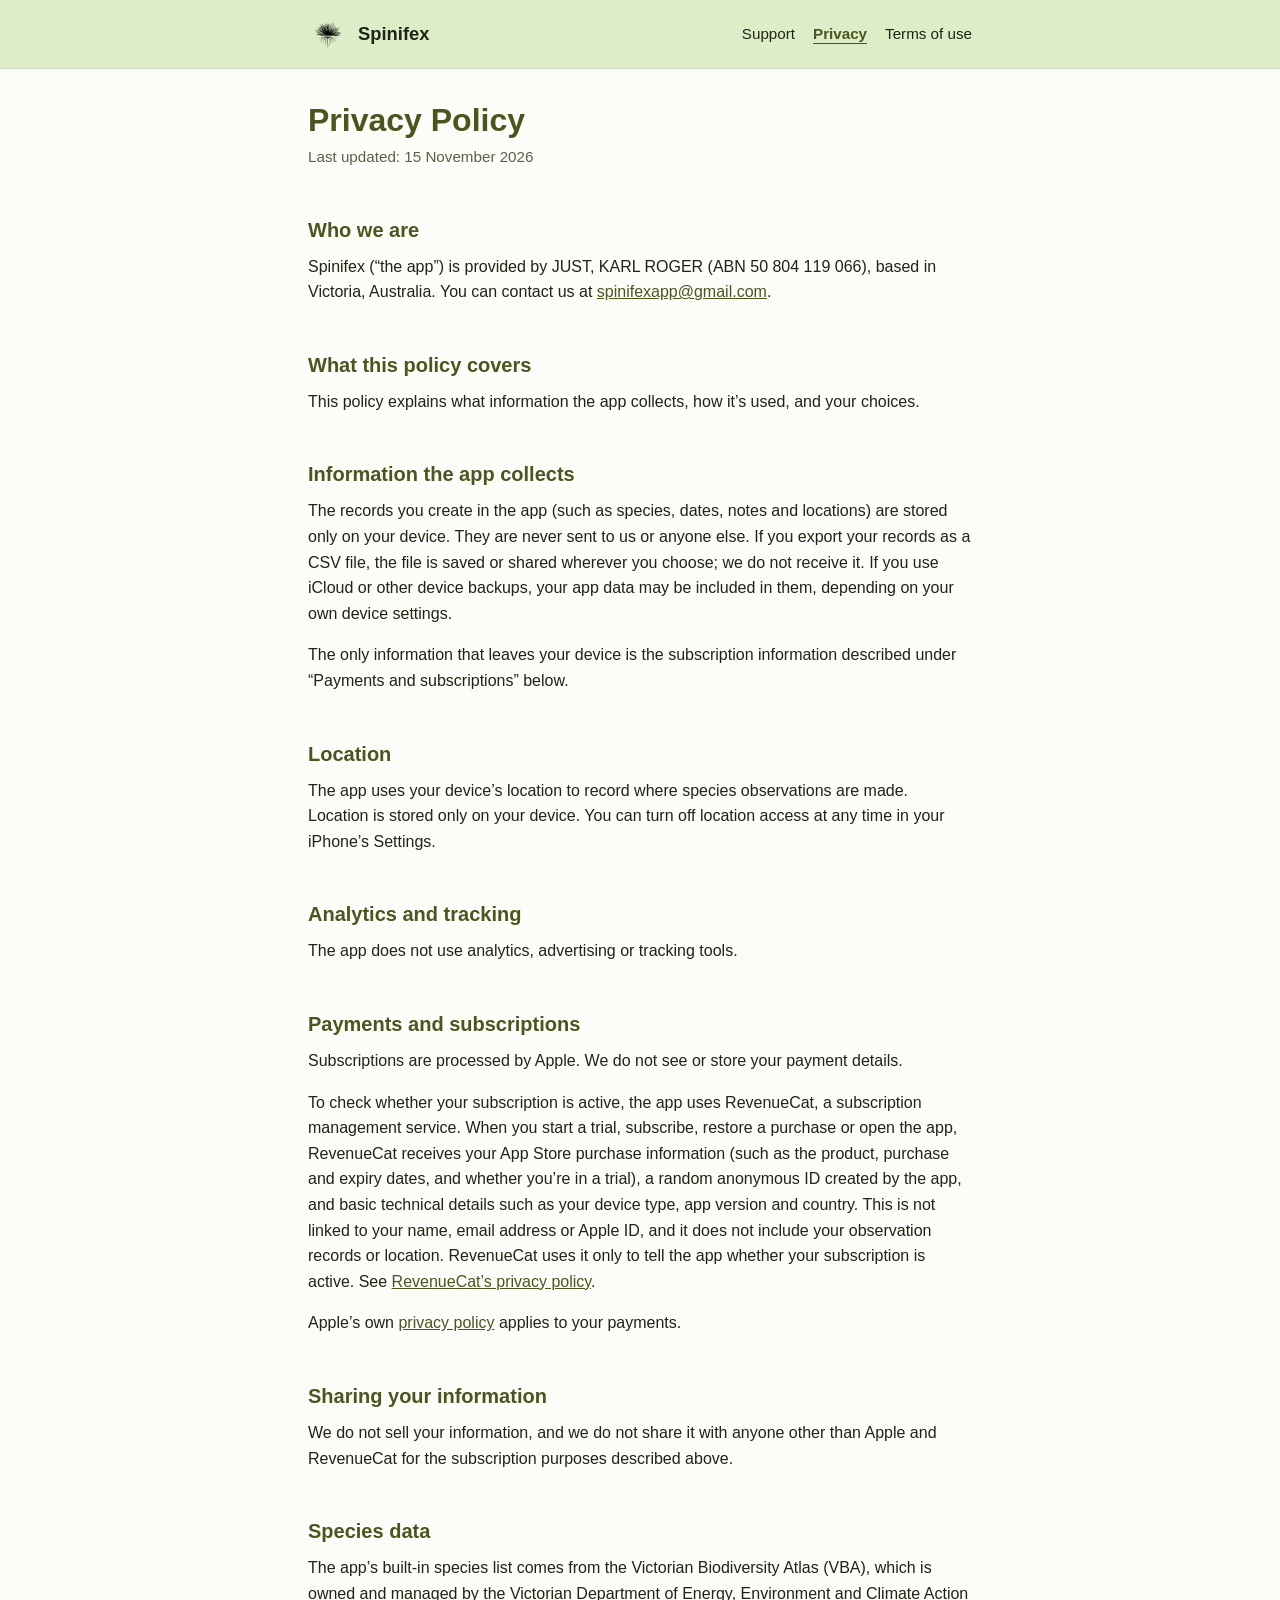
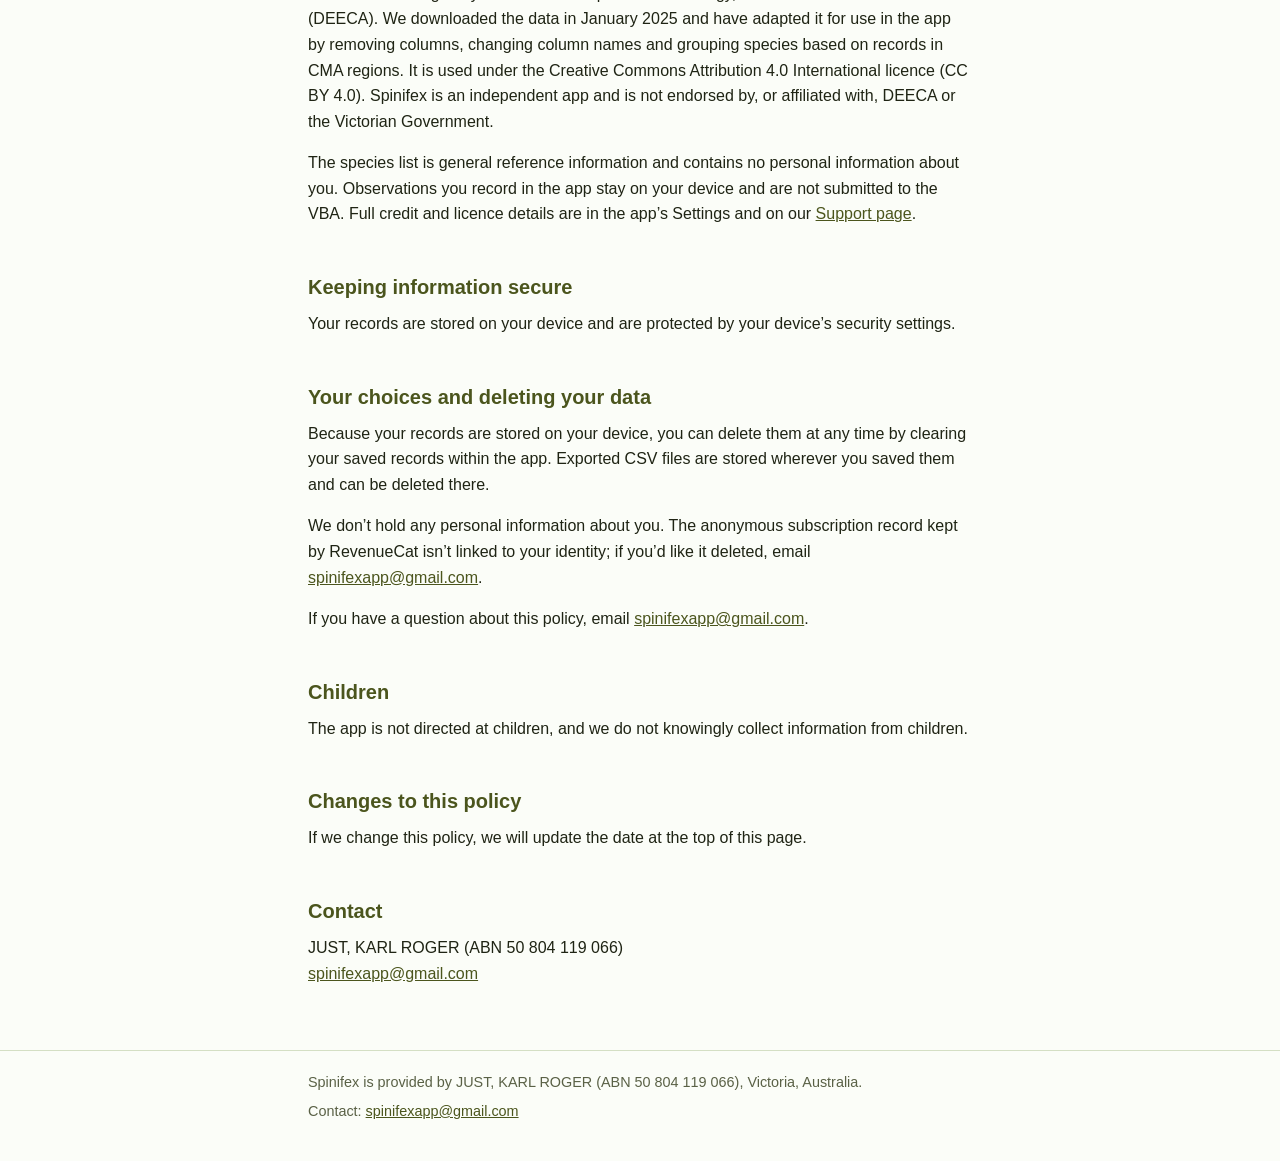
==== privacy/index.html @ ec184dcc "Add support, privacy policy and terms pages Client's text from the Nov 2026 docs, with these changes" ====
<!doctype html>
<html lang="en-AU">
<head>
  <meta charset="utf-8">
  <meta name="viewport" content="width=device-width, initial-scale=1, viewport-fit=cover">
  <title>Spinifex Privacy Policy</title>
  <meta name="description" content="How the Spinifex app handles your information.">
  <link rel="icon" href="../assets/icon.png">
  <link rel="apple-touch-icon" href="../assets/icon.png">
  <link rel="stylesheet" href="../assets/site.css">
</head>
<body>
  <header class="site">
    <div class="inner">
      <a class="brand" href="../"><img src="../assets/icon.png" alt="" width="40" height="40">Spinifex</a>
      <nav aria-label="Site">
        <a href="../">Support</a>
        <a href="../privacy/" aria-current="page">Privacy</a>
        <a href="../terms/">Terms of use</a>
      </nav>
    </div>
  </header>
  <main>
    <h1>Privacy Policy</h1>
    <p class="updated">Last updated: 15 November 2026</p>

    <h2>Who we are</h2>
    <p>Spinifex (&ldquo;the app&rdquo;) is provided by JUST, KARL ROGER (ABN 50 804 119 066), based in Victoria, Australia. You can contact us at <a href="mailto:spinifexapp@gmail.com">spinifexapp@gmail.com</a>.</p>

    <h2>What this policy covers</h2>
    <p>This policy explains what information the app collects, how it&rsquo;s used, and your choices.</p>

    <h2>Information the app collects</h2>
    <p>The records you create in the app (such as species, dates, notes and locations) are stored only on your device. They are never sent to us or anyone else. If you export your records as a CSV file, the file is saved or shared wherever you choose; we do not receive it. If you use iCloud or other device backups, your app data may be included in them, depending on your own device settings.</p>
    <p>The only information that leaves your device is the subscription information described under &ldquo;Payments and subscriptions&rdquo; below.</p>

    <h2>Location</h2>
    <p>The app uses your device&rsquo;s location to record where species observations are made. Location is stored only on your device. You can turn off location access at any time in your iPhone&rsquo;s Settings.</p>

    <h2>Analytics and tracking</h2>
    <p>The app does not use analytics, advertising or tracking tools.</p>

    <h2>Payments and subscriptions</h2>
    <p>Subscriptions are processed by Apple. We do not see or store your payment details.</p>
    <p>To check whether your subscription is active, the app uses RevenueCat, a subscription management service. When you start a trial, subscribe, restore a purchase or open the app, RevenueCat receives your App Store purchase information (such as the product, purchase and expiry dates, and whether you&rsquo;re in a trial), a random anonymous ID created by the app, and basic technical details such as your device type, app version and country. This is not linked to your name, email address or Apple ID, and it does not include your observation records or location. RevenueCat uses it only to tell the app whether your subscription is active. See <a href="https://www.revenuecat.com/privacy">RevenueCat&rsquo;s privacy policy</a>.</p>
    <p>Apple&rsquo;s own <a href="https://www.apple.com/legal/privacy/">privacy policy</a> applies to your payments.</p>

    <h2>Sharing your information</h2>
    <p>We do not sell your information, and we do not share it with anyone other than Apple and RevenueCat for the subscription purposes described above.</p>

    <h2>Species data</h2>
    <p>The app&rsquo;s built-in species list comes from the Victorian Biodiversity Atlas (VBA), which is owned and managed by the Victorian Department of Energy, Environment and Climate Action (DEECA). We downloaded the data in January 2025 and have adapted it for use in the app by removing columns, changing column names and grouping species based on records in CMA regions. It is used under the Creative Commons Attribution 4.0 International licence (CC BY 4.0). Spinifex is an independent app and is not endorsed by, or affiliated with, DEECA or the Victorian Government.</p>
    <p>The species list is general reference information and contains no personal information about you. Observations you record in the app stay on your device and are not submitted to the VBA. Full credit and licence details are in the app&rsquo;s Settings and on our <a href="../#about-the-data">Support page</a>.</p>

    <h2>Keeping information secure</h2>
    <p>Your records are stored on your device and are protected by your device&rsquo;s security settings.</p>

    <h2>Your choices and deleting your data</h2>
    <p>Because your records are stored on your device, you can delete them at any time by clearing your saved records within the app. Exported CSV files are stored wherever you saved them and can be deleted there.</p>
    <p>We don&rsquo;t hold any personal information about you. The anonymous subscription record kept by RevenueCat isn&rsquo;t linked to your identity; if you&rsquo;d like it deleted, email <a href="mailto:spinifexapp@gmail.com">spinifexapp@gmail.com</a>.</p>
    <p>If you have a question about this policy, email <a href="mailto:spinifexapp@gmail.com">spinifexapp@gmail.com</a>.</p>

    <h2>Children</h2>
    <p>The app is not directed at children, and we do not knowingly collect information from children.</p>

    <h2>Changes to this policy</h2>
    <p>If we change this policy, we will update the date at the top of this page.</p>

    <h2>Contact</h2>
    <p>JUST, KARL ROGER (ABN 50 804 119 066)<br>
    <a href="mailto:spinifexapp@gmail.com">spinifexapp@gmail.com</a></p>
  </main>
  <footer>
    <div class="inner">
      <p>Spinifex is provided by JUST, KARL ROGER (ABN 50 804 119 066), Victoria, Australia.</p>
      <p>Contact: <a href="mailto:spinifexapp@gmail.com">spinifexapp@gmail.com</a></p>
    </div>
  </footer>
</body>
</html>
---- assets/site.css ----
/* Spinifex website. Colours match the app (lib/config/brand_colors.dart).
   System fonts only, so the pages load nothing from third parties. */
:root {
  --primary: #4b551d;
  --surface: #dcedc8;
  --surface-light: #f1f8e9;
  --bg: #fbfdf8;
  --fg: #1f2414;
  --muted: #5a6146;
  --line: #d4dfc4;
  --link: #4b551d;
  color-scheme: light;
}
@media (prefers-color-scheme: dark) {
  :root {
    --primary: #c5d68a;
    --surface: #2a321a;
    --surface-light: #1d2213;
    --bg: #151910;
    --fg: #e7ecdc;
    --muted: #a8b092;
    --line: #333c22;
    --link: #c5d68a;
    color-scheme: dark;
  }
}
* { box-sizing: border-box; }
html { -webkit-text-size-adjust: 100%; }
body {
  margin: 0;
  background: var(--bg);
  color: var(--fg);
  font: 16px/1.6 -apple-system, BlinkMacSystemFont, "Segoe UI", Roboto, Helvetica, Arial, sans-serif;
}
header.site {
  background: var(--surface);
  border-bottom: 1px solid var(--line);
}
header.site .inner, main, footer .inner {
  max-width: 44rem;
  margin: 0 auto;
  padding-left: max(20px, env(safe-area-inset-left));
  padding-right: max(20px, env(safe-area-inset-right));
}
header.site .inner {
  display: flex;
  flex-wrap: wrap;
  align-items: center;
  gap: 12px 20px;
  padding-block: 14px;
}
.brand {
  display: flex;
  align-items: center;
  gap: 10px;
  color: var(--fg);
  text-decoration: none;
  font-weight: 700;
  font-size: 1.15rem;
  margin-right: auto;
}
.brand img { width: 40px; height: 40px; border-radius: 9px; }
nav { display: flex; gap: 18px; flex-wrap: wrap; }
nav a { color: var(--fg); text-decoration: none; font-size: 0.95rem; }
nav a[aria-current="page"] { color: var(--primary); font-weight: 600; text-decoration: underline; text-underline-offset: 4px; }
main { padding-block: 32px 48px; }
h1 { font-size: 2rem; line-height: 1.2; margin: 0 0 6px; color: var(--primary); }
h2 { font-size: 1.25rem; margin: 2.2em 0 0.4em; color: var(--primary); }
h3 { font-size: 1.05rem; margin: 1.6em 0 0.3em; }
p, ul, ol { margin: 0 0 1em; }
li { margin-bottom: 0.4em; }
a { color: var(--link); }
.updated { color: var(--muted); font-size: 0.95rem; margin-bottom: 2em; }
.note {
  background: var(--surface-light);
  border: 1px solid var(--line);
  border-radius: 10px;
  padding: 14px 16px;
  margin: 0 0 1em;
}
.note p:last-child { margin-bottom: 0; }
dl.faq dt { font-weight: 600; margin-top: 1.2em; }
dl.faq dd { margin: 0.2em 0 0; }
footer { border-top: 1px solid var(--line); color: var(--muted); font-size: 0.9rem; }
footer .inner { padding-block: 20px 32px; }
footer p { margin: 0 0 0.4em; }
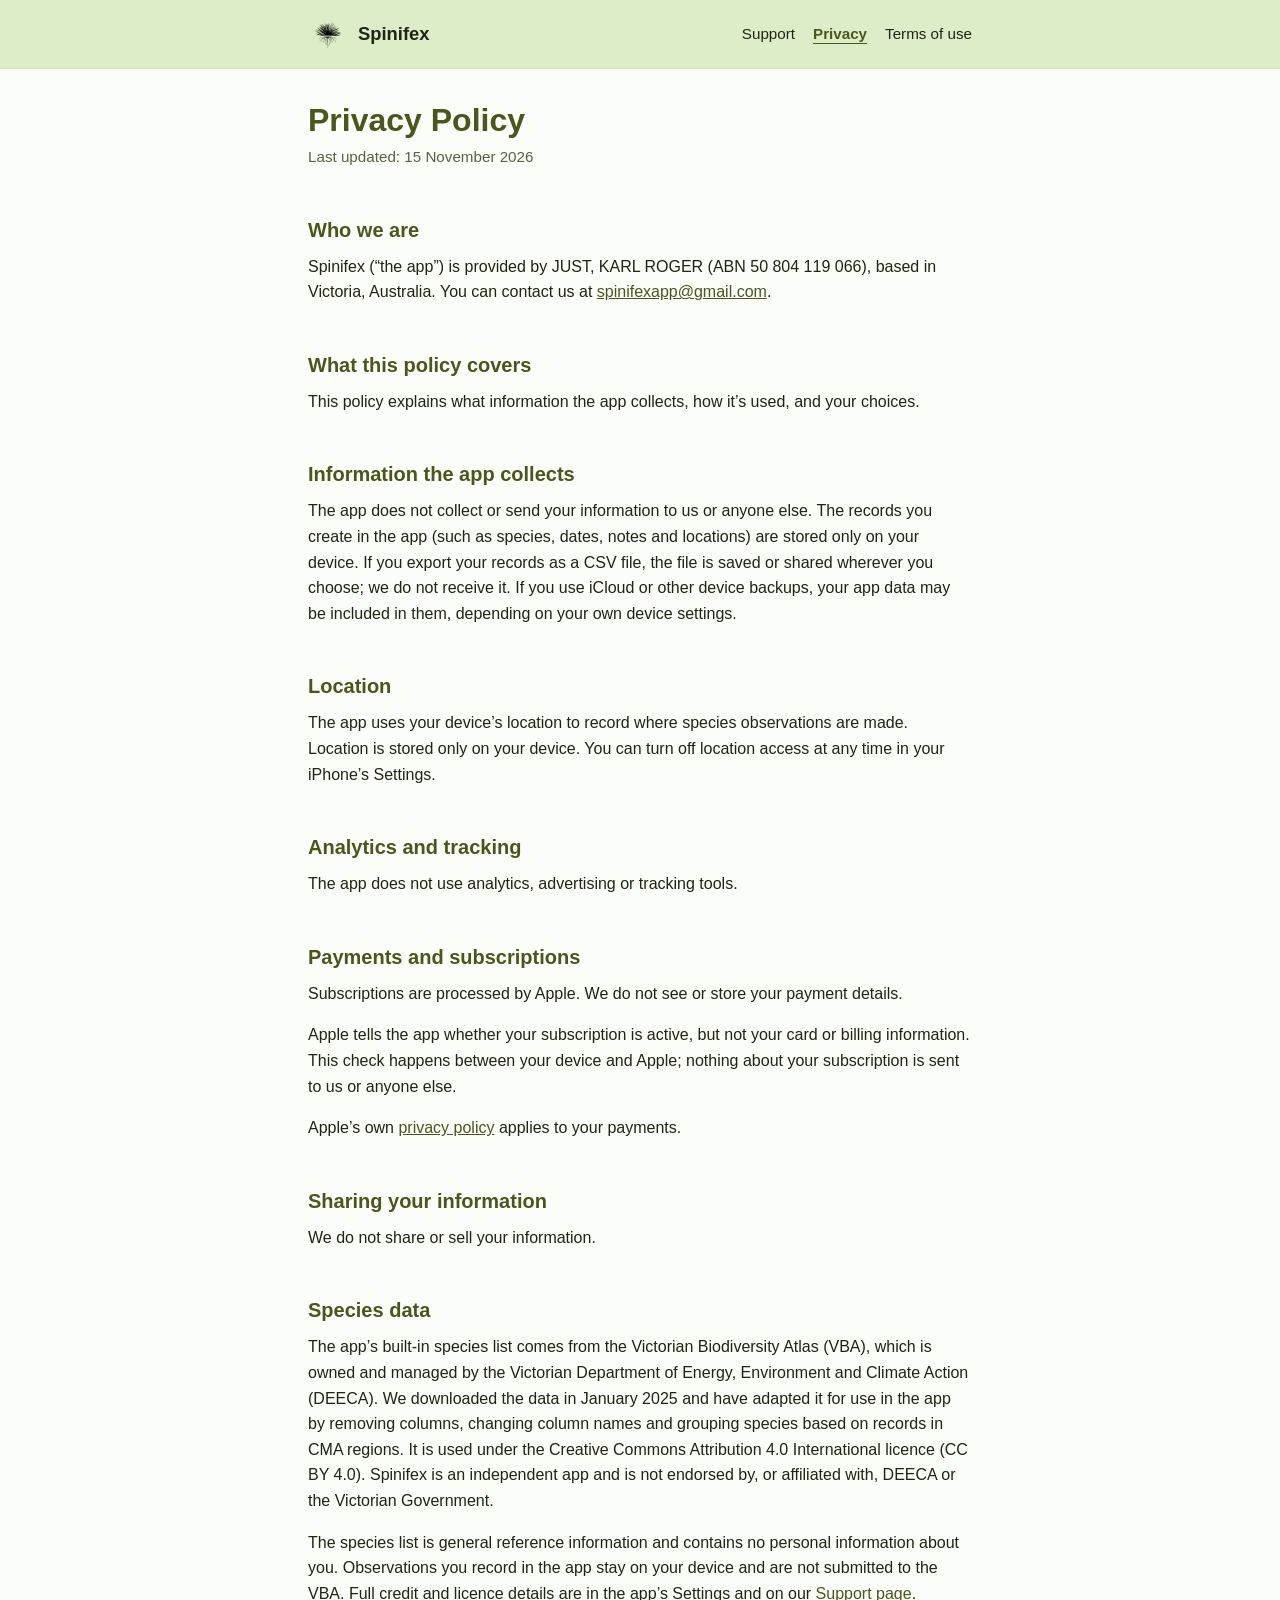
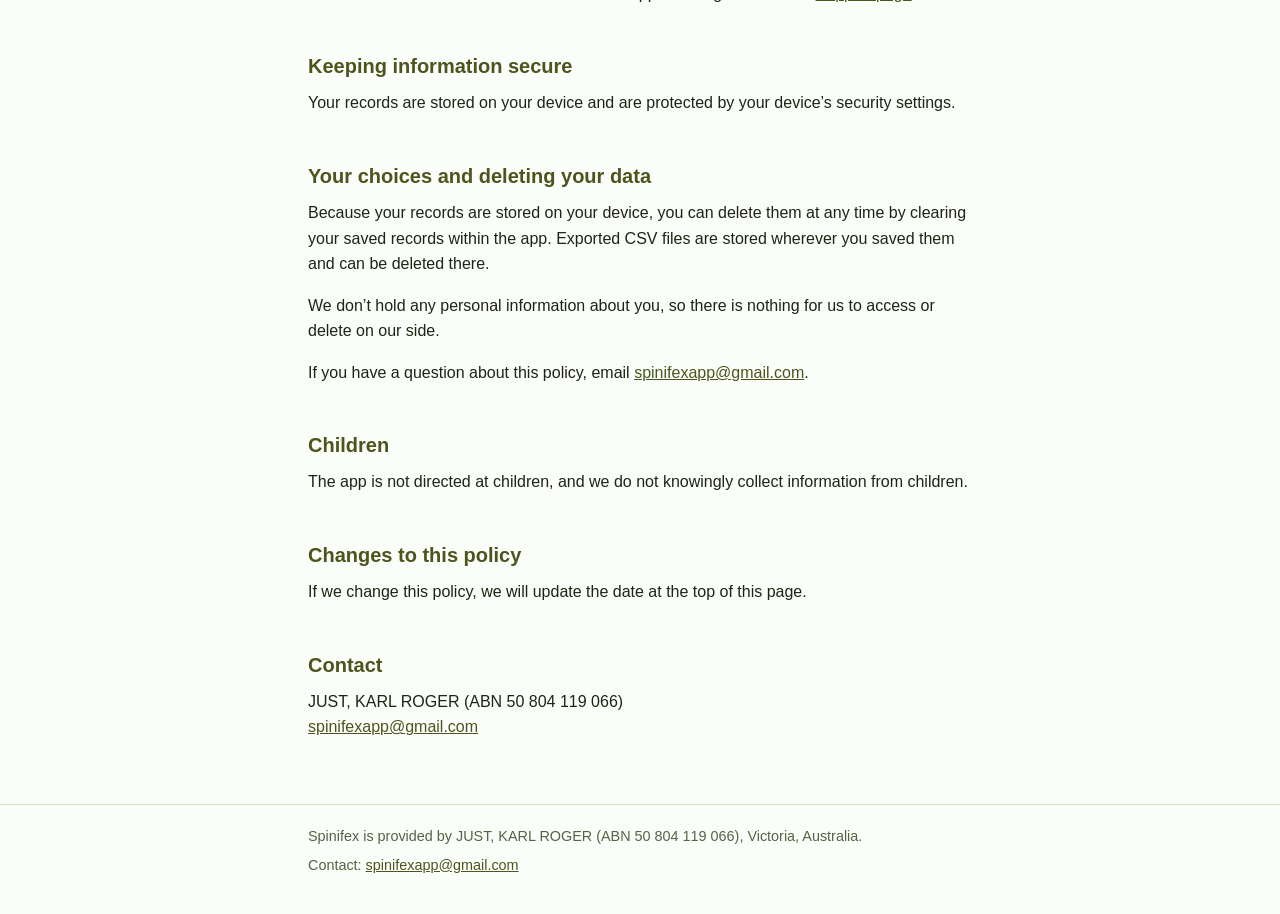
==== commit 8b622997: "Privacy policy: remove RevenueCat, subscriptions now use StoreKit only Co-Authored-By: Claude Opus 5" ====
--- a/privacy/index.html
+++ b/privacy/index.html
@@ -31,8 +31,7 @@
     <p>This policy explains what information the app collects, how it&rsquo;s used, and your choices.</p>
 
     <h2>Information the app collects</h2>
-    <p>The records you create in the app (such as species, dates, notes and locations) are stored only on your device. They are never sent to us or anyone else. If you export your records as a CSV file, the file is saved or shared wherever you choose; we do not receive it. If you use iCloud or other device backups, your app data may be included in them, depending on your own device settings.</p>
-    <p>The only information that leaves your device is the subscription information described under &ldquo;Payments and subscriptions&rdquo; below.</p>
+    <p>The app does not collect or send your information to us or anyone else. The records you create in the app (such as species, dates, notes and locations) are stored only on your device. If you export your records as a CSV file, the file is saved or shared wherever you choose; we do not receive it. If you use iCloud or other device backups, your app data may be included in them, depending on your own device settings.</p>
 
     <h2>Location</h2>
     <p>The app uses your device&rsquo;s location to record where species observations are made. Location is stored only on your device. You can turn off location access at any time in your iPhone&rsquo;s Settings.</p>
@@ -42,11 +41,11 @@
 
     <h2>Payments and subscriptions</h2>
     <p>Subscriptions are processed by Apple. We do not see or store your payment details.</p>
-    <p>To check whether your subscription is active, the app uses RevenueCat, a subscription management service. When you start a trial, subscribe, restore a purchase or open the app, RevenueCat receives your App Store purchase information (such as the product, purchase and expiry dates, and whether you&rsquo;re in a trial), a random anonymous ID created by the app, and basic technical details such as your device type, app version and country. This is not linked to your name, email address or Apple ID, and it does not include your observation records or location. RevenueCat uses it only to tell the app whether your subscription is active. See <a href="https://www.revenuecat.com/privacy">RevenueCat&rsquo;s privacy policy</a>.</p>
+    <p>Apple tells the app whether your subscription is active, but not your card or billing information. This check happens between your device and Apple; nothing about your subscription is sent to us or anyone else.</p>
     <p>Apple&rsquo;s own <a href="https://www.apple.com/legal/privacy/">privacy policy</a> applies to your payments.</p>
 
     <h2>Sharing your information</h2>
-    <p>We do not sell your information, and we do not share it with anyone other than Apple and RevenueCat for the subscription purposes described above.</p>
+    <p>We do not share or sell your information.</p>
 
     <h2>Species data</h2>
     <p>The app&rsquo;s built-in species list comes from the Victorian Biodiversity Atlas (VBA), which is owned and managed by the Victorian Department of Energy, Environment and Climate Action (DEECA). We downloaded the data in January 2025 and have adapted it for use in the app by removing columns, changing column names and grouping species based on records in CMA regions. It is used under the Creative Commons Attribution 4.0 International licence (CC BY 4.0). Spinifex is an independent app and is not endorsed by, or affiliated with, DEECA or the Victorian Government.</p>
@@ -57,7 +56,7 @@
 
     <h2>Your choices and deleting your data</h2>
     <p>Because your records are stored on your device, you can delete them at any time by clearing your saved records within the app. Exported CSV files are stored wherever you saved them and can be deleted there.</p>
-    <p>We don&rsquo;t hold any personal information about you. The anonymous subscription record kept by RevenueCat isn&rsquo;t linked to your identity; if you&rsquo;d like it deleted, email <a href="mailto:spinifexapp@gmail.com">spinifexapp@gmail.com</a>.</p>
+    <p>We don&rsquo;t hold any personal information about you, so there is nothing for us to access or delete on our side.</p>
     <p>If you have a question about this policy, email <a href="mailto:spinifexapp@gmail.com">spinifexapp@gmail.com</a>.</p>
 
     <h2>Children</h2>
